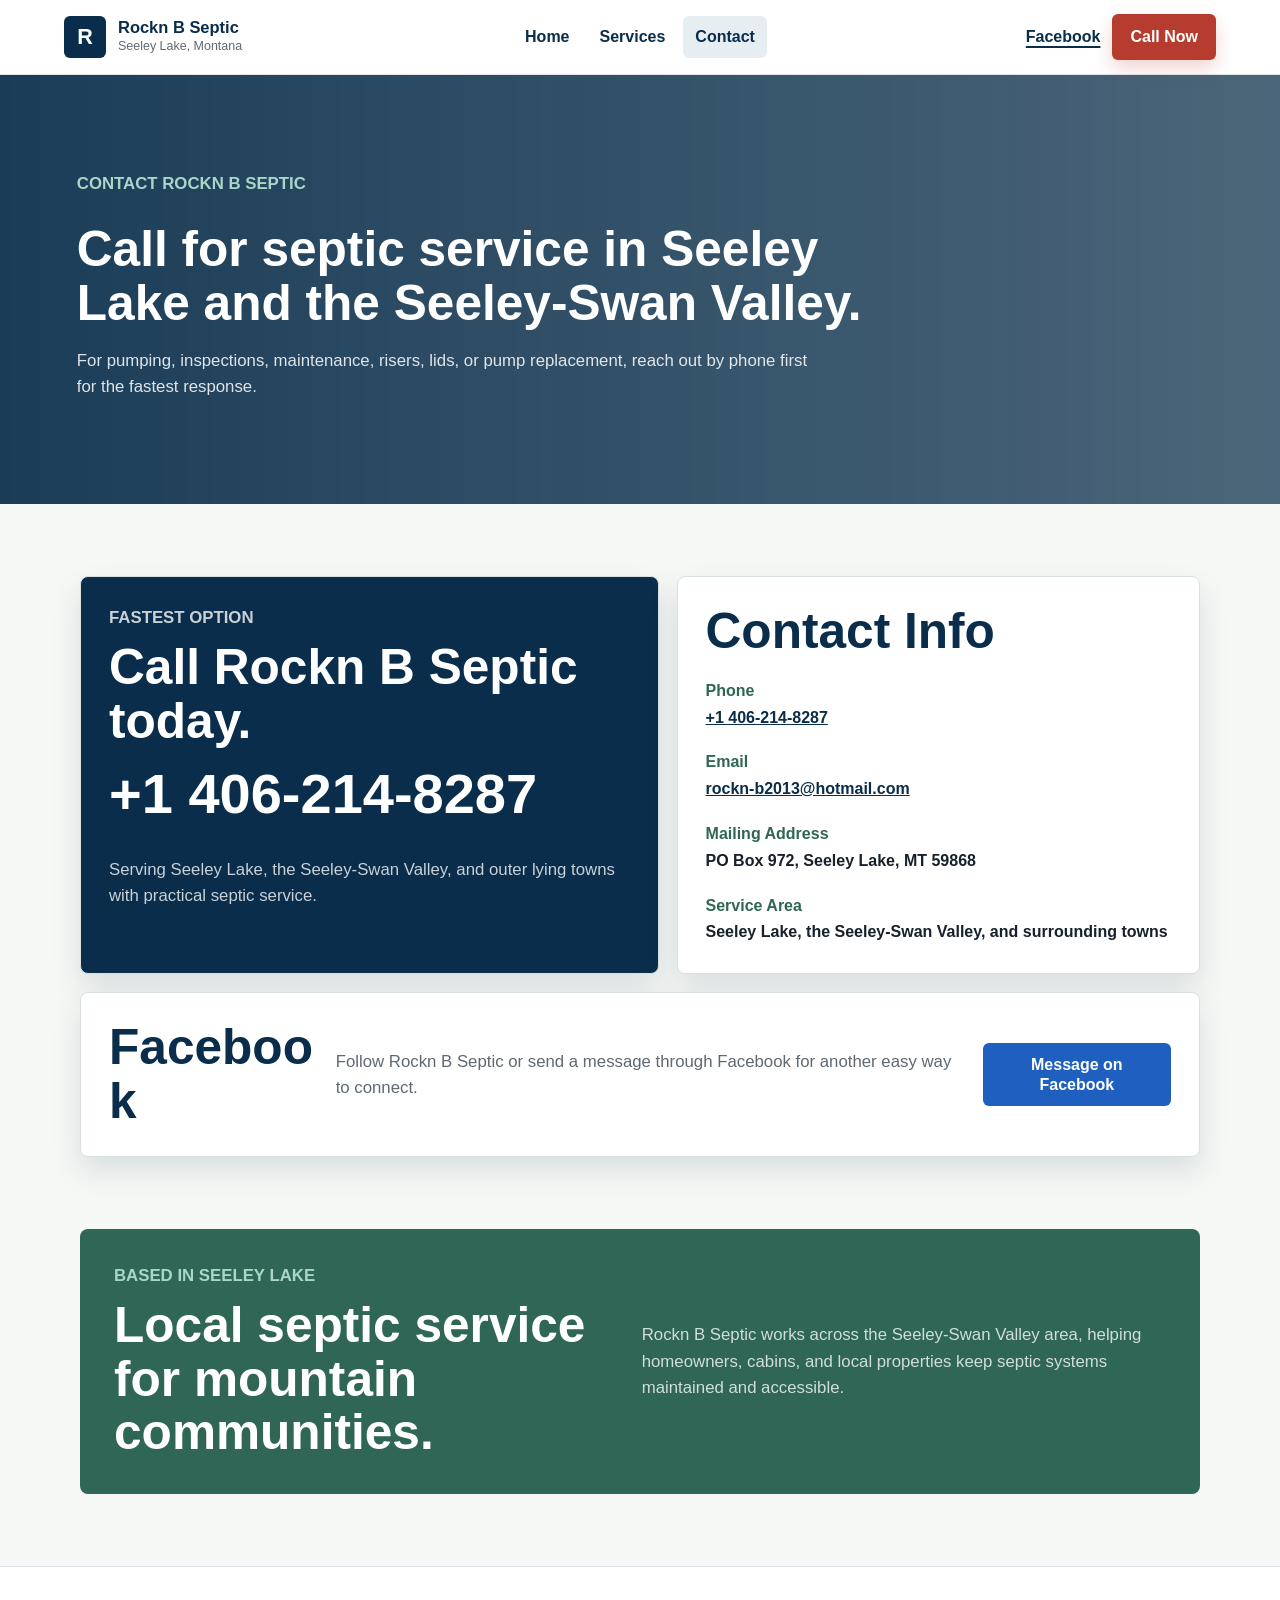
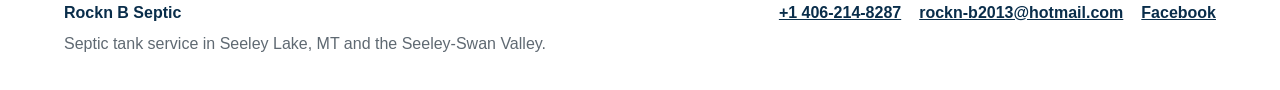
==== contact.html @ ecf8ddfc "Add files via upload" ====
<!doctype html>
<html lang="en">
  <head>
    <meta charset="utf-8">
    <meta name="viewport" content="width=device-width, initial-scale=1">
    <meta
      name="description"
      content="Contact Rockn B Septic for septic tank service in Seeley Lake, Montana and the Seeley-Swan Valley."
    >
    <title>Contact | Rockn B Septic</title>
    <link rel="stylesheet" href="styles.css">
  </head>
  <body>
    <header class="site-header">
      <a class="brand" href="index.html" aria-label="Rockn B Septic home">
        <span class="brand-mark">R</span>
        <span>
          <strong>Rockn B Septic</strong>
          <small>Seeley Lake, Montana</small>
        </span>
      </a>
      <nav class="main-nav" aria-label="Main navigation">
        <a href="index.html">Home</a>
        <a href="services.html">Services</a>
        <a href="contact.html" aria-current="page">Contact</a>
      </nav>
      <div class="header-actions">
        <a class="text-link" href="https://www.facebook.com/profile.php?id=61587098224537">Facebook</a>
        <a class="button button-call" href="tel:+14062148287">Call Now</a>
      </div>
    </header>

    <main>
      <section class="page-hero contact-hero">
        <p class="eyebrow">Contact Rockn B Septic</p>
        <h1>Call for septic service in Seeley Lake and the Seeley-Swan Valley.</h1>
        <p>
          For pumping, inspections, maintenance, risers, lids, or pump replacement, reach out by
          phone first for the fastest response.
        </p>
      </section>

      <section class="section contact-layout">
        <div class="contact-card primary-contact">
          <p class="eyebrow">Fastest option</p>
          <h2>Call Rockn B Septic today.</h2>
          <a class="large-phone" href="tel:+14062148287">+1 406-214-8287</a>
          <p>
            Serving Seeley Lake, the Seeley-Swan Valley, and outer lying towns with practical
            septic service.
          </p>
        </div>

        <div class="contact-card">
          <h2>Contact Info</h2>
          <dl class="contact-list">
            <dt>Phone</dt>
            <dd><a href="tel:+14062148287">+1 406-214-8287</a></dd>
            <dt>Email</dt>
            <dd><a href="mailto:rockn-b2013@hotmail.com">rockn-b2013@hotmail.com</a></dd>
            <dt>Mailing Address</dt>
            <dd>PO Box 972, Seeley Lake, MT 59868</dd>
            <dt>Service Area</dt>
            <dd>Seeley Lake, the Seeley-Swan Valley, and surrounding towns</dd>
          </dl>
        </div>

        <div class="contact-card social-card">
          <h2>Facebook</h2>
          <p>
            Follow Rockn B Septic or send a message through Facebook for another easy way to
            connect.
          </p>
          <a class="button button-facebook" href="https://www.facebook.com/profile.php?id=61587098224537">
            Message on Facebook
          </a>
        </div>
      </section>

      <section class="section map-note">
        <div>
          <p class="eyebrow">Based in Seeley Lake</p>
          <h2>Local septic service for mountain communities.</h2>
        </div>
        <p>
          Rockn B Septic works across the Seeley-Swan Valley area, helping homeowners, cabins,
          and local properties keep septic systems maintained and accessible.
        </p>
      </section>
    </main>

    <footer class="site-footer">
      <div>
        <strong>Rockn B Septic</strong>
        <p>Septic tank service in Seeley Lake, MT and the Seeley-Swan Valley.</p>
      </div>
      <div class="footer-links">
        <a href="tel:+14062148287">+1 406-214-8287</a>
        <a href="mailto:rockn-b2013@hotmail.com">rockn-b2013@hotmail.com</a>
        <a href="https://www.facebook.com/profile.php?id=61587098224537">Facebook</a>
      </div>
    </footer>
  </body>
</html>
---- styles.css ----
:root {
  --navy: #092d4a;
  --navy-2: #123f63;
  --red: #b53c2e;
  --red-dark: #8f2d25;
  --green: #2f6656;
  --ink: #17212b;
  --muted: #5f6972;
  --line: #d9e0e4;
  --paper: #f6f8f5;
  --white: #ffffff;
  --shadow: 0 14px 30px rgba(9, 45, 74, 0.12);
}

* {
  box-sizing: border-box;
}

html {
  scroll-behavior: smooth;
}

body {
  margin: 0;
  background: var(--paper);
  color: var(--ink);
  font-family: Arial, Helvetica, sans-serif;
  font-size: 16px;
  line-height: 1.55;
}

img {
  display: block;
  max-width: 100%;
}

a {
  color: inherit;
}

.site-header {
  position: sticky;
  top: 0;
  z-index: 10;
  display: grid;
  grid-template-columns: minmax(220px, 1fr) auto minmax(210px, 1fr);
  align-items: center;
  gap: 24px;
  padding: 14px clamp(18px, 5vw, 64px);
  border-bottom: 1px solid rgba(9, 45, 74, 0.12);
  background: rgba(255, 255, 255, 0.96);
  backdrop-filter: blur(12px);
}

.brand {
  display: inline-flex;
  align-items: center;
  gap: 12px;
  text-decoration: none;
  min-width: 0;
}

.brand-mark {
  display: inline-grid;
  width: 42px;
  height: 42px;
  place-items: center;
  flex: 0 0 auto;
  border-radius: 6px;
  background: var(--navy);
  color: var(--white);
  font-size: 1.35rem;
  font-weight: 800;
}

.brand strong,
.brand small {
  display: block;
}

.brand strong {
  color: var(--navy);
  font-size: 1.03rem;
  line-height: 1.15;
}

.brand small {
  color: var(--muted);
  font-size: 0.78rem;
}

.main-nav {
  display: flex;
  align-items: center;
  justify-content: center;
  gap: 6px;
}

.main-nav a {
  padding: 9px 12px;
  border-radius: 6px;
  color: var(--navy);
  font-weight: 700;
  text-decoration: none;
}

.main-nav a:hover,
.main-nav a[aria-current="page"] {
  background: #e6eef2;
}

.header-actions {
  display: flex;
  align-items: center;
  justify-content: flex-end;
  gap: 12px;
}

.text-link {
  color: var(--navy);
  font-weight: 700;
  text-decoration: underline;
  text-decoration-thickness: 2px;
  text-underline-offset: 4px;
}

.button {
  display: inline-flex;
  min-height: 46px;
  align-items: center;
  justify-content: center;
  gap: 8px;
  border: 0;
  border-radius: 6px;
  padding: 12px 18px;
  font-weight: 800;
  line-height: 1.2;
  text-align: center;
  text-decoration: none;
}

.button-call {
  background: var(--red);
  color: var(--white);
  box-shadow: 0 8px 18px rgba(181, 60, 46, 0.22);
}

.button-call:hover {
  background: var(--red-dark);
}

.button-secondary {
  background: var(--white);
  color: var(--navy);
}

.button-facebook {
  background: #1f5fbf;
  color: var(--white);
}

.hero {
  min-height: min(650px, calc(100vh - 74px));
  display: flex;
  align-items: center;
  padding: 78px clamp(22px, 6vw, 78px);
  background:
    linear-gradient(90deg, rgba(5, 27, 43, 0.88), rgba(5, 27, 43, 0.6) 44%, rgba(5, 27, 43, 0.1)),
    url("assets/truck.jpg") center / cover;
  color: var(--white);
}

.hero-content {
  width: min(760px, 100%);
}

.eyebrow {
  margin: 0 0 10px;
  color: var(--green);
  font-size: 0.78rem;
  font-weight: 900;
  letter-spacing: 0;
  text-transform: uppercase;
}

.hero .eyebrow,
.page-hero .eyebrow {
  color: #a9d6c8;
}

h1,
h2,
h3,
p {
  overflow-wrap: anywhere;
}

h1,
h2 {
  margin: 0;
  color: var(--navy);
  line-height: 1.08;
}

.hero h1 {
  color: var(--white);
  font-size: clamp(2.35rem, 6vw, 5rem);
  max-width: 820px;
}

.hero-copy {
  max-width: 680px;
  margin: 22px 0 0;
  color: rgba(255, 255, 255, 0.9);
  font-size: clamp(1.05rem, 2vw, 1.32rem);
}

.hero-actions {
  display: flex;
  flex-wrap: wrap;
  gap: 12px;
  margin-top: 30px;
}

.hero-note {
  margin: 22px 0 0;
  color: #e6f2ec;
  font-weight: 800;
}

.section {
  width: min(1120px, calc(100% - 40px));
  margin: 0 auto;
  padding: 72px 0;
}

.section-intro {
  padding-bottom: 46px;
}

.section-grid {
  display: grid;
  grid-template-columns: minmax(0, 0.85fr) minmax(0, 1.15fr);
  gap: 48px;
  align-items: start;
}

.section h2,
.page-hero h1 {
  font-size: clamp(2rem, 4vw, 3.1rem);
}

.intro-copy p,
.split-copy p,
.page-hero p,
.contact-card p,
.map-note p,
.cta-panel p {
  color: var(--muted);
  font-size: 1.05rem;
}

.section-heading {
  max-width: 700px;
  margin-bottom: 26px;
}

.service-strip {
  display: grid;
  grid-template-columns: repeat(3, minmax(0, 1fr));
  gap: 16px;
}

.service-tile,
.service-card,
.contact-card {
  border: 1px solid var(--line);
  border-radius: 8px;
  background: var(--white);
  box-shadow: var(--shadow);
}

.service-tile {
  min-height: 168px;
  padding: 24px;
  text-decoration: none;
}

.service-tile strong,
.service-tile span {
  display: block;
}

.service-tile strong {
  color: var(--navy);
  font-size: 1.2rem;
}

.service-tile span {
  margin-top: 12px;
  color: var(--muted);
}

.split-section {
  display: grid;
  grid-template-columns: minmax(0, 0.9fr) minmax(0, 1.1fr);
  gap: 44px;
  align-items: center;
}

.photo-panel {
  overflow: hidden;
  border-radius: 8px;
  box-shadow: var(--shadow);
}

.photo-panel img {
  width: 100%;
  aspect-ratio: 4 / 3;
  object-fit: cover;
}

.check-list {
  display: grid;
  gap: 13px;
  margin: 24px 0 0;
  padding: 0;
  list-style: none;
}

.check-list li {
  position: relative;
  padding-left: 28px;
  color: var(--ink);
  font-weight: 700;
}

.check-list li::before {
  position: absolute;
  left: 0;
  top: 0.62em;
  width: 10px;
  height: 10px;
  border-radius: 50%;
  background: var(--green);
  content: "";
}

.facebook-band,
.cta-panel,
.map-note {
  display: flex;
  align-items: center;
  justify-content: space-between;
  gap: 28px;
  margin-bottom: 72px;
  border-radius: 8px;
  padding: 34px;
  background: var(--navy);
  color: var(--white);
}

.facebook-band h2,
.cta-panel h2,
.map-note h2 {
  color: var(--white);
}

.facebook-band .eyebrow,
.cta-panel .eyebrow,
.map-note .eyebrow {
  color: #a9d6c8;
}

.cta-panel p,
.map-note p {
  max-width: 640px;
  color: rgba(255, 255, 255, 0.78);
}

.page-hero {
  padding: 78px clamp(22px, 6vw, 78px);
  background:
    linear-gradient(90deg, rgba(9, 45, 74, 0.92), rgba(9, 45, 74, 0.72)),
    url("assets/truck.jpg") center / cover;
  color: var(--white);
}

.page-hero h1 {
  max-width: 860px;
  color: var(--white);
}

.page-hero p {
  max-width: 740px;
  margin: 18px 0 26px;
  color: rgba(255, 255, 255, 0.86);
}

.compact-hero {
  background:
    linear-gradient(90deg, rgba(9, 45, 74, 0.94), rgba(18, 63, 99, 0.76)),
    url("assets/tank-work.jpg") center / cover;
}

.services-grid {
  display: grid;
  grid-template-columns: repeat(3, minmax(0, 1fr));
  gap: 18px;
}

.service-card {
  min-height: 260px;
  padding: 26px;
}

.service-number {
  color: var(--red);
  font-weight: 900;
}

.service-card h2 {
  margin-top: 16px;
  font-size: 1.45rem;
}

.service-card p {
  color: var(--muted);
}

.contact-layout {
  display: grid;
  grid-template-columns: minmax(0, 1.05fr) minmax(0, 0.95fr);
  gap: 18px;
}

.contact-card {
  padding: 28px;
}

.primary-contact {
  background: var(--navy);
  color: var(--white);
}

.primary-contact h2 {
  color: var(--white);
}

.primary-contact p {
  color: rgba(255, 255, 255, 0.78);
}

.large-phone {
  display: inline-block;
  margin: 18px 0;
  color: #ffffff;
  font-size: clamp(2rem, 5vw, 3.5rem);
  font-weight: 900;
  line-height: 1;
  text-decoration: none;
}

.contact-list {
  display: grid;
  gap: 2px;
  margin: 20px 0 0;
}

.contact-list dt {
  margin-top: 18px;
  color: var(--green);
  font-weight: 900;
}

.contact-list dt:first-child {
  margin-top: 0;
}

.contact-list dd {
  margin: 0;
  color: var(--ink);
  font-weight: 700;
}

.contact-list a {
  color: var(--navy);
}

.social-card {
  grid-column: 1 / -1;
  display: flex;
  align-items: center;
  justify-content: space-between;
  gap: 20px;
}

.social-card p {
  max-width: 680px;
}

.map-note {
  background: var(--green);
}

.site-footer {
  display: flex;
  align-items: flex-start;
  justify-content: space-between;
  gap: 32px;
  padding: 34px clamp(18px, 5vw, 64px);
  border-top: 1px solid var(--line);
  background: var(--white);
}

.site-footer strong {
  color: var(--navy);
}

.site-footer p {
  margin: 6px 0 0;
  color: var(--muted);
}

.footer-links {
  display: flex;
  flex-wrap: wrap;
  justify-content: flex-end;
  gap: 10px 18px;
}

.footer-links a {
  color: var(--navy);
  font-weight: 800;
}

@media (max-width: 900px) {
  .site-header {
    grid-template-columns: 1fr;
    gap: 12px;
  }

  .main-nav {
    justify-content: flex-start;
    overflow-x: auto;
  }

  .header-actions {
    justify-content: flex-start;
  }

  .hero {
    min-height: 560px;
    background:
      linear-gradient(90deg, rgba(5, 27, 43, 0.9), rgba(5, 27, 43, 0.68)),
      url("assets/truck.jpg") center / cover;
  }

  .section-grid,
  .split-section,
  .contact-layout {
    grid-template-columns: 1fr;
  }

  .service-strip,
  .services-grid {
    grid-template-columns: 1fr;
  }

  .facebook-band,
  .cta-panel,
  .map-note,
  .social-card,
  .site-footer {
    align-items: flex-start;
    flex-direction: column;
  }

  .footer-links {
    justify-content: flex-start;
  }
}

@media (max-width: 560px) {
  .site-header {
    padding: 12px 16px;
  }

  .brand-mark {
    width: 38px;
    height: 38px;
  }

  .main-nav a {
    padding: 8px 10px;
  }

  .header-actions {
    width: 100%;
  }

  .header-actions .button {
    flex: 1;
  }

  .hero,
  .page-hero {
    padding: 54px 20px;
  }

  .hero {
    min-height: min(540px, calc(100vh - 132px));
  }

  .hero-actions .button,
  .facebook-band .button,
  .cta-panel .button,
  .social-card .button {
    width: 100%;
  }

  .section {
    width: min(100% - 28px, 1120px);
    padding: 50px 0;
  }

  .facebook-band,
  .cta-panel,
  .map-note,
  .contact-card {
    padding: 24px;
  }
}
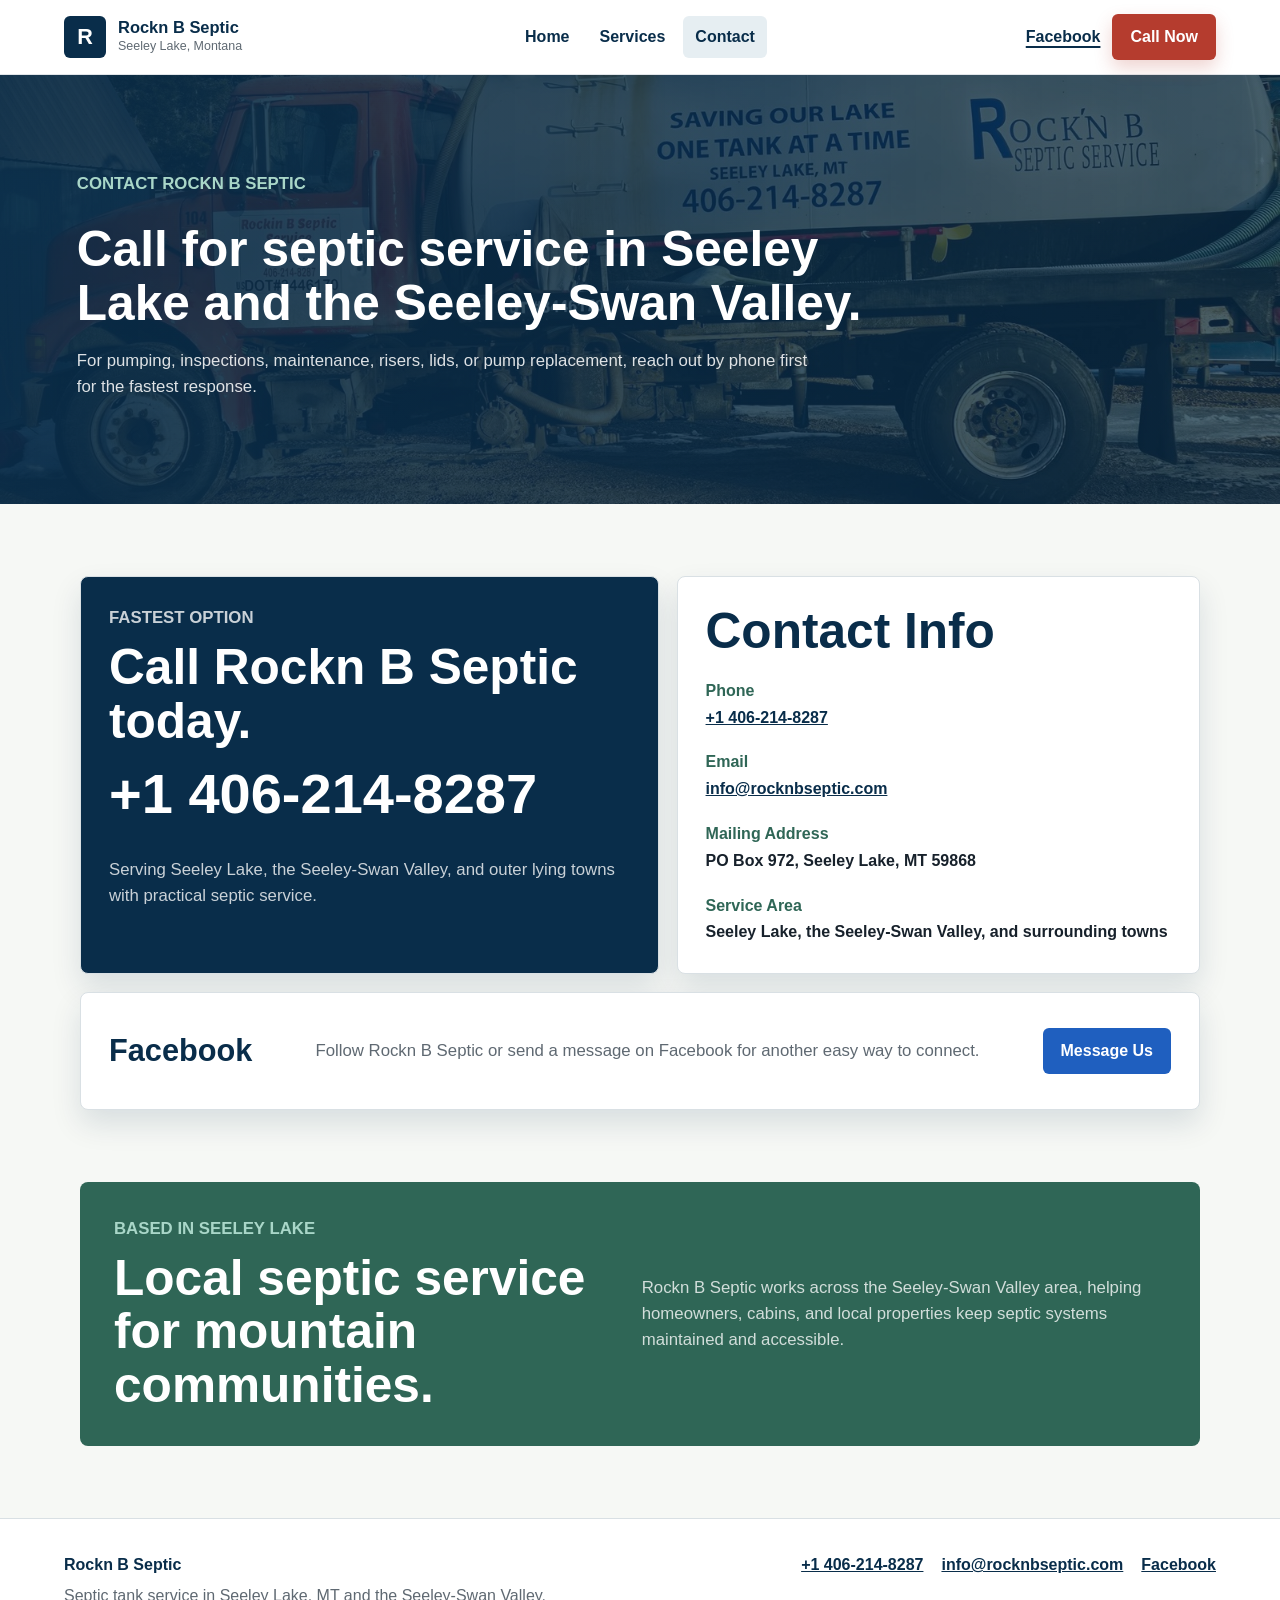
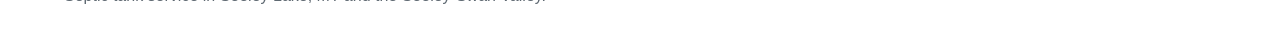
==== commit a17289f3: "Add files via upload" ====
--- a/contact.html
+++ b/contact.html
@@ -57,7 +57,7 @@
             <dt>Phone</dt>
             <dd><a href="tel:+14062148287">+1 406-214-8287</a></dd>
             <dt>Email</dt>
-            <dd><a href="mailto:rockn-b2013@hotmail.com">rockn-b2013@hotmail.com</a></dd>
+            <dd><a href="mailto:info@rocknbseptic.com">info@rocknbseptic.com</a></dd>
             <dt>Mailing Address</dt>
             <dd>PO Box 972, Seeley Lake, MT 59868</dd>
             <dt>Service Area</dt>
@@ -68,11 +68,11 @@
         <div class="contact-card social-card">
           <h2>Facebook</h2>
           <p>
-            Follow Rockn B Septic or send a message through Facebook for another easy way to
+            Follow Rockn B Septic or send a message on Facebook for another easy way to
             connect.
           </p>
           <a class="button button-facebook" href="https://www.facebook.com/profile.php?id=61587098224537">
-            Message on Facebook
+            Message Us
           </a>
         </div>
       </section>
@@ -96,7 +96,7 @@
       </div>
       <div class="footer-links">
         <a href="tel:+14062148287">+1 406-214-8287</a>
-        <a href="mailto:rockn-b2013@hotmail.com">rockn-b2013@hotmail.com</a>
+        <a href="mailto:info@rocknbseptic.com">info@rocknbseptic.com</a>
         <a href="https://www.facebook.com/profile.php?id=61587098224537">Facebook</a>
       </div>
     </footer>
--- a/styles.css
+++ b/styles.css
@@ -137,6 +137,7 @@
   line-height: 1.2;
   text-align: center;
   text-decoration: none;
+  white-space: nowrap;
 }
 
 .button-call {
@@ -157,6 +158,7 @@
 .button-facebook {
   background: #1f5fbf;
   color: var(--white);
+  flex: 0 0 auto;
 }
 
 .hero {
@@ -192,7 +194,7 @@
 h2,
 h3,
 p {
-  overflow-wrap: anywhere;
+  overflow-wrap: break-word;
 }
 
 h1,
@@ -366,6 +368,10 @@
   color: var(--white);
 }
 
+.facebook-band h2 {
+  font-size: clamp(1.6rem, 3vw, 2.35rem);
+}
+
 .facebook-band .eyebrow,
 .cta-panel .eyebrow,
 .map-note .eyebrow {
@@ -481,6 +487,7 @@
   margin: 0;
   color: var(--ink);
   font-weight: 700;
+  overflow-wrap: anywhere;
 }
 
 .contact-list a {
@@ -497,6 +504,11 @@
 
 .social-card p {
   max-width: 680px;
+}
+
+.social-card h2 {
+  font-size: clamp(1.45rem, 2.4vw, 2rem);
+  white-space: nowrap;
 }
 
 .map-note {
